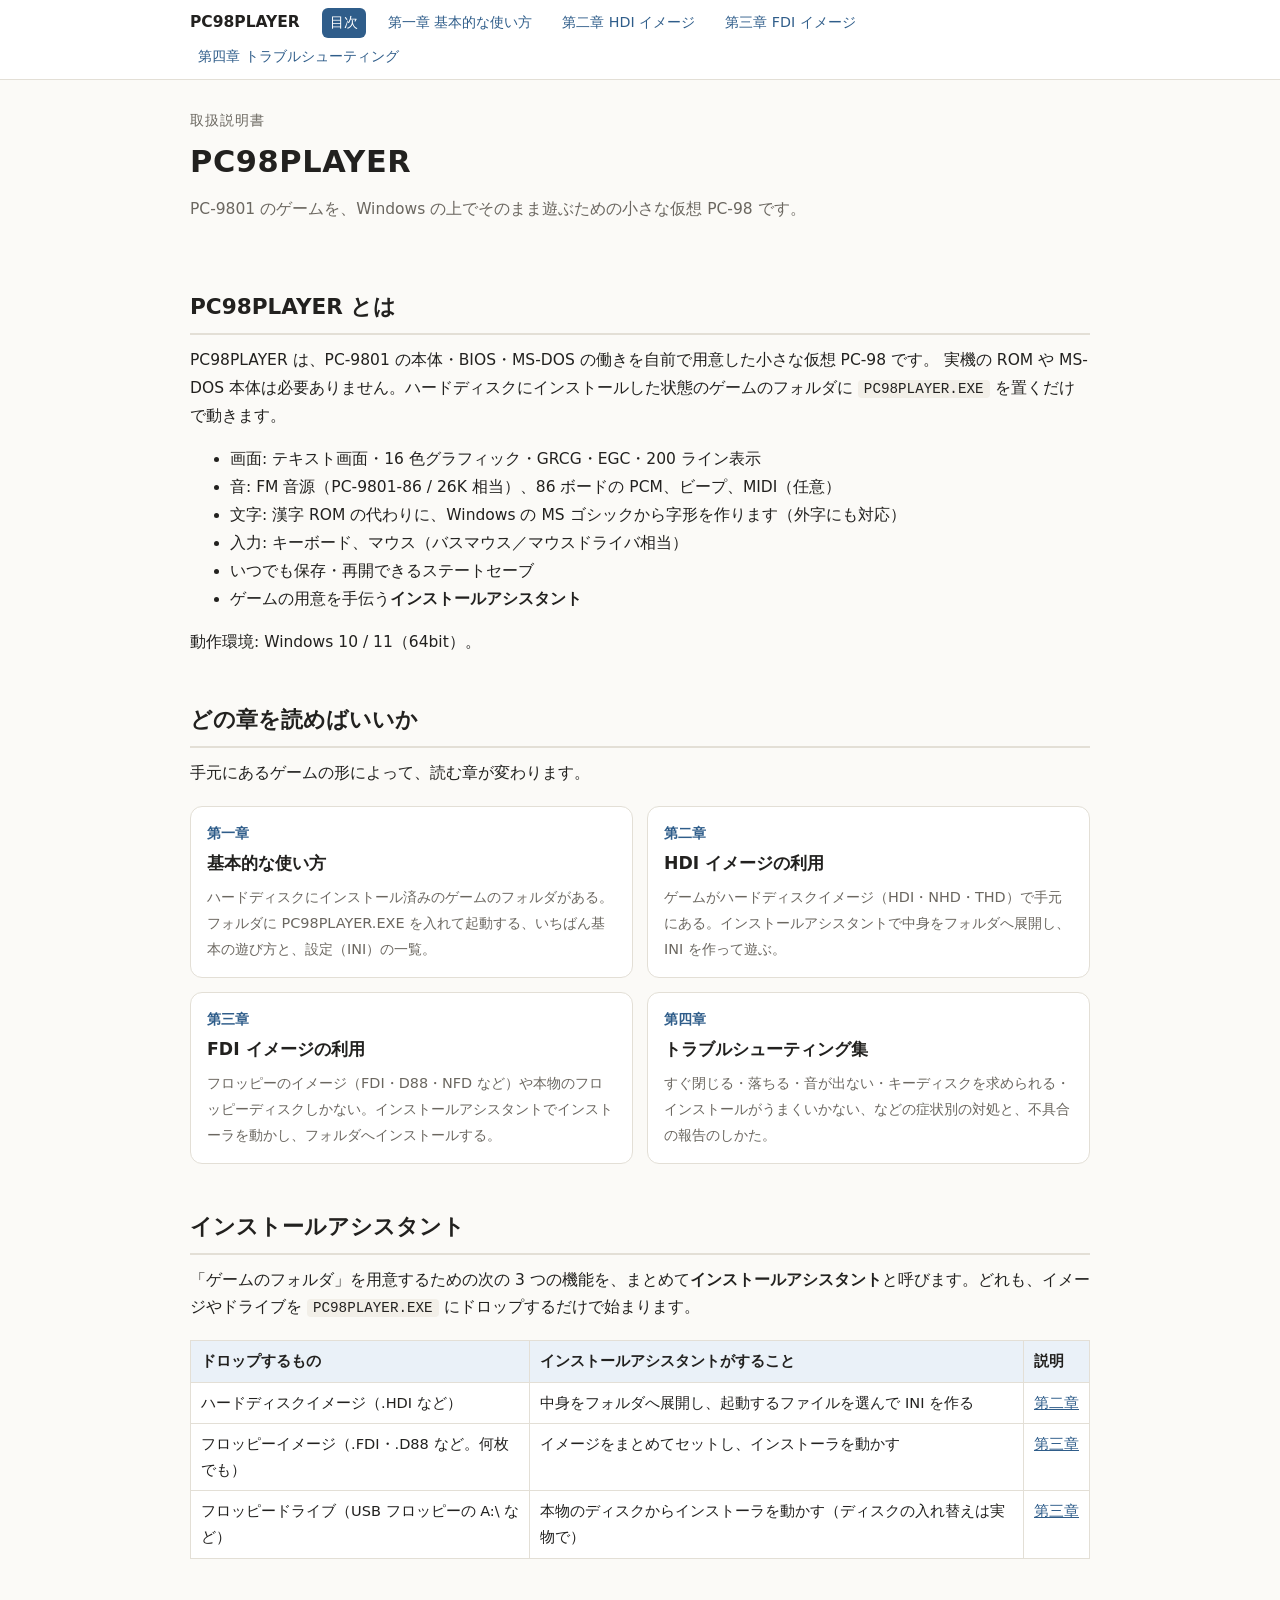
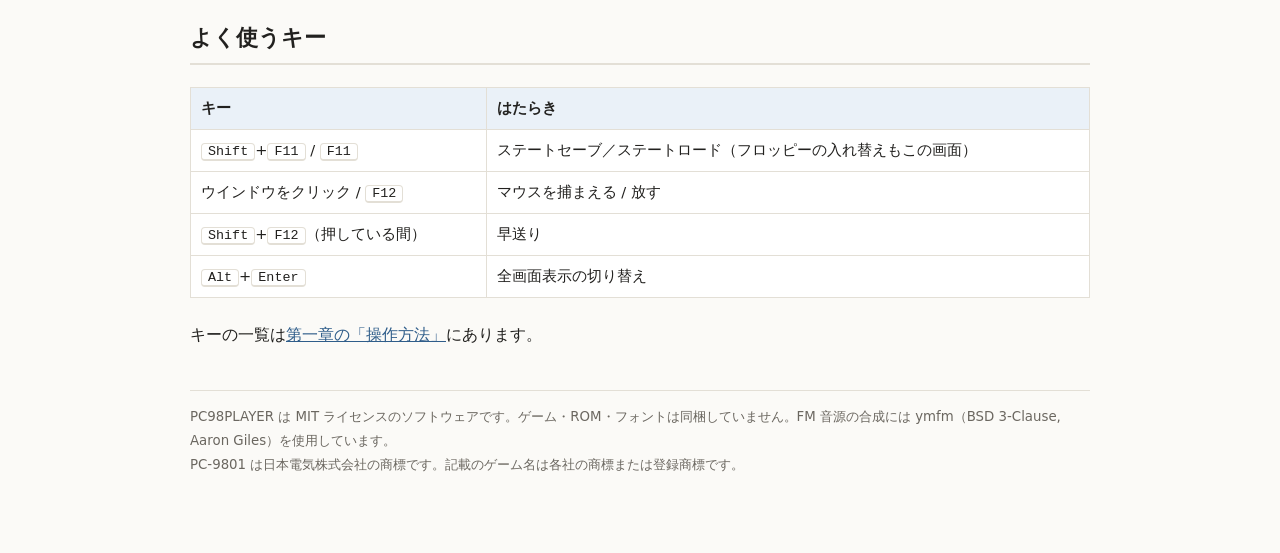
==== manual/index.html @ 156b8271 "Import PC98PLAYER_source_260930.zip https://i486.mods.jp/ai/PC98PLAYER_source_260930.zip" ====
<!DOCTYPE html>
<html lang="ja">
<head>
<meta charset="utf-8">
<meta name="viewport" content="width=device-width, initial-scale=1">
<title>PC98PLAYER 取扱説明書</title>
<link rel="stylesheet" href="style.css">
</head>
<body>
<div class="topbar"><div class="in">
  <a class="brand" href="index.html">PC98PLAYER</a>
  <a class="ch cur" href="index.html">目次</a>
  <a class="ch" href="ch1.html">第一章 基本的な使い方</a>
  <a class="ch" href="ch2.html">第二章 HDI イメージ</a>
  <a class="ch" href="ch3.html">第三章 FDI イメージ</a>
  <a class="ch" href="ch4.html">第四章 トラブルシューティング</a>
</div></div>

<div class="wrap">
<header class="page">
  <div class="kicker">取扱説明書</div>
  <h1>PC98PLAYER</h1>
  <p class="lead">PC-9801 のゲームを、Windows の上でそのまま遊ぶための小さな仮想 PC-98 です。</p>
</header>

<h2 id="about">PC98PLAYER とは</h2>
<p>PC98PLAYER は、PC-9801 の本体・BIOS・MS-DOS の働きを自前で用意した小さな仮想 PC-98 です。
実機の ROM や MS-DOS 本体は必要ありません。ハードディスクにインストールした状態のゲームのフォルダに
<code>PC98PLAYER.EXE</code> を置くだけで動きます。</p>
<ul>
  <li>画面: テキスト画面・16 色グラフィック・GRCG・EGC・200 ライン表示</li>
  <li>音: FM 音源（PC-9801-86 / 26K 相当）、86 ボードの PCM、ビープ、MIDI（任意）</li>
  <li>文字: 漢字 ROM の代わりに、Windows の MS ゴシックから字形を作ります（外字にも対応）</li>
  <li>入力: キーボード、マウス（バスマウス／マウスドライバ相当）</li>
  <li>いつでも保存・再開できるステートセーブ</li>
  <li>ゲームの用意を手伝う<strong>インストールアシスタント</strong></li>
</ul>
<p>動作環境: Windows 10 / 11（64bit）。</p>

<h2 id="chapters">どの章を読めばいいか</h2>
<p>手元にあるゲームの形によって、読む章が変わります。</p>
<div class="cards">
  <a class="card" href="ch1.html">
    <div class="no">第一章</div>
    <h3>基本的な使い方</h3>
    <p>ハードディスクにインストール済みのゲームのフォルダがある。フォルダに PC98PLAYER.EXE を入れて起動する、いちばん基本の遊び方と、設定（INI）の一覧。</p>
  </a>
  <a class="card" href="ch2.html">
    <div class="no">第二章</div>
    <h3>HDI イメージの利用</h3>
    <p>ゲームがハードディスクイメージ（HDI・NHD・THD）で手元にある。インストールアシスタントで中身をフォルダへ展開し、INI を作って遊ぶ。</p>
  </a>
  <a class="card" href="ch3.html">
    <div class="no">第三章</div>
    <h3>FDI イメージの利用</h3>
    <p>フロッピーのイメージ（FDI・D88・NFD など）や本物のフロッピーディスクしかない。インストールアシスタントでインストーラを動かし、フォルダへインストールする。</p>
  </a>
  <a class="card" href="ch4.html">
    <div class="no">第四章</div>
    <h3>トラブルシューティング集</h3>
    <p>すぐ閉じる・落ちる・音が出ない・キーディスクを求められる・インストールがうまくいかない、などの症状別の対処と、不具合の報告のしかた。</p>
  </a>
</div>

<h2 id="assistant">インストールアシスタント</h2>
<p>「ゲームのフォルダ」を用意するための次の 3 つの機能を、まとめて<strong>インストールアシスタント</strong>と呼びます。どれも、イメージやドライブを <code>PC98PLAYER.EXE</code> にドロップするだけで始まります。</p>
<div class="tablewrap">
<table>
  <tr><th>ドロップするもの</th><th>インストールアシスタントがすること</th><th>説明</th></tr>
  <tr><td>ハードディスクイメージ（.HDI など）</td><td>中身をフォルダへ展開し、起動するファイルを選んで INI を作る</td><td style="white-space:nowrap"><a href="ch2.html">第二章</a></td></tr>
  <tr><td>フロッピーイメージ（.FDI・.D88 など。何枚でも）</td><td>イメージをまとめてセットし、インストーラを動かす</td><td style="white-space:nowrap"><a href="ch3.html#assistant">第三章</a></td></tr>
  <tr><td>フロッピードライブ（USB フロッピーの A:\ など）</td><td>本物のディスクからインストーラを動かす（ディスクの入れ替えは実物で）</td><td style="white-space:nowrap"><a href="ch3.html#realdrive">第三章</a></td></tr>
</table>
</div>

<h2 id="keys">よく使うキー</h2>
<div class="tablewrap">
<table>
  <tr><th>キー</th><th>はたらき</th></tr>
  <tr><td><kbd>Shift</kbd>+<kbd>F11</kbd> / <kbd>F11</kbd></td><td>ステートセーブ／ステートロード（フロッピーの入れ替えもこの画面）</td></tr>
  <tr><td>ウインドウをクリック / <kbd>F12</kbd></td><td>マウスを捕まえる / 放す</td></tr>
  <tr><td><kbd>Shift</kbd>+<kbd>F12</kbd>（押している間）</td><td>早送り</td></tr>
  <tr><td><kbd>Alt</kbd>+<kbd>Enter</kbd></td><td>全画面表示の切り替え</td></tr>
</table>
</div>
<p>キーの一覧は<a href="ch1.html#keys">第一章の「操作方法」</a>にあります。</p>

<footer>
  PC98PLAYER は MIT ライセンスのソフトウェアです。ゲーム・ROM・フォントは同梱していません。FM 音源の合成には ymfm（BSD 3-Clause, Aaron Giles）を使用しています。<br>
  PC-9801 は日本電気株式会社の商標です。記載のゲーム名は各社の商標または登録商標です。
</footer>
</div>
</body>
</html>
---- manual/style.css ----
/* PC98PLAYER 取扱説明書（章ごとの HTML で共通） */
:root {
  --bg: #fbfaf7; --fg: #22211f; --muted: #6b6760; --line: #e3dfd6;
  --card: #ffffff; --accent: #2f5d8a; --accent-bg: #eaf1f8;
  --warn: #8a5a12; --warn-bg: #fbf1de; --code-bg: #f2efe8;
  --ok: #2d6a3a; --ok-bg: #e7f3e9;
}
@media (prefers-color-scheme: dark) {
  :root {
    --bg: #1b1c1e; --fg: #e8e6e1; --muted: #a29d94; --line: #34363a;
    --card: #232427; --accent: #8fb8e0; --accent-bg: #22303d;
    --warn: #e7bd73; --warn-bg: #3a2f1c; --code-bg: #2b2c30;
    --ok: #9ad3a6; --ok-bg: #1f3325;
  }
}
* { box-sizing: border-box; }
html { scroll-behavior: smooth; }
body {
  margin: 0; background: var(--bg); color: var(--fg);
  font-family: "Yu Gothic UI", "Hiragino Sans", "Meiryo", system-ui, sans-serif;
  font-size: 15.5px; line-height: 1.8;
}
.wrap { max-width: 940px; margin: 0 auto; padding: 0 20px 80px; }

/* 上の帯（章の切り替え） */
.topbar { position: sticky; top: 0; z-index: 10; background: var(--card); border-bottom: 1px solid var(--line); }
.topbar .in { max-width: 940px; margin: 0 auto; padding: 8px 20px; display: flex; flex-wrap: wrap; gap: 4px 14px; align-items: center; }
.topbar .brand { font-weight: 700; margin-right: 8px; color: var(--fg); text-decoration: none; }
.topbar a.ch { color: var(--accent); text-decoration: none; font-size: .92em; padding: 2px 8px; border-radius: 6px; }
.topbar a.ch:hover { background: var(--accent-bg); }
.topbar a.ch.cur { background: var(--accent); color: var(--card); }

header.page { padding: 28px 0 8px; }
header.page .kicker { color: var(--muted); font-size: .9em; letter-spacing: .08em; }
header.page h1 { font-size: 1.9rem; margin: 2px 0 6px; letter-spacing: .02em; }
header.page p.lead { color: var(--muted); margin: 0 0 12px; }

nav.toc { background: var(--card); border: 1px solid var(--line); border-radius: 10px; padding: 12px 20px; margin: 16px 0 28px; }
nav.toc strong { display: block; margin-bottom: 2px; }
nav.toc ol { margin: 0; padding-left: 1.6em; columns: 2; column-gap: 32px; }
nav.toc a { color: var(--accent); text-decoration: none; }
nav.toc a:hover { text-decoration: underline; }

h2 { font-size: 1.35rem; margin: 44px 0 12px; padding-bottom: 6px; border-bottom: 2px solid var(--line); scroll-margin-top: 60px; }
h3 { font-size: 1.08rem; margin: 26px 0 8px; scroll-margin-top: 60px; }
p { margin: 8px 0; }
a { color: var(--accent); }
code, kbd, pre { font-family: "Cascadia Mono", "BIZ UDGothic", Consolas, monospace; font-size: .92em; }
code { background: var(--code-bg); padding: 1px 6px; border-radius: 4px; }
kbd { border: 1px solid var(--line); border-bottom-width: 2px; background: var(--card); padding: 0 6px; border-radius: 4px; white-space: nowrap; }
pre { background: var(--code-bg); padding: 12px 16px; border-radius: 8px; overflow-x: auto; line-height: 1.6; margin: 10px 0; }
table { width: 100%; border-collapse: collapse; margin: 10px 0 16px; background: var(--card); font-size: .94em; }
th, td { border: 1px solid var(--line); padding: 7px 10px; text-align: left; vertical-align: top; }
th { background: var(--accent-bg); font-weight: 600; white-space: nowrap; }
td:first-child code { white-space: nowrap; }
.tablewrap { overflow-x: auto; }
.note, .warn, .tip { border-radius: 8px; padding: 10px 14px; margin: 12px 0; }
.note { background: var(--accent-bg); }
.tip { background: var(--ok-bg); }
.tip strong { color: var(--ok); }
.warn { background: var(--warn-bg); }
.warn strong { color: var(--warn); }
ol.steps > li { margin-bottom: 8px; }

/* 図 */
figure { margin: 14px 0 20px; }
figure img { display: block; max-width: 100%; height: auto; border: 1px solid var(--line); border-radius: 6px; background: #000; image-rendering: auto; }
figure img.pixel { image-rendering: pixelated; }
figure figcaption { color: var(--muted); font-size: .9em; margin-top: 6px; }

/* 手順の流れ（横並びの箱） */
.flow { display: flex; flex-wrap: wrap; align-items: stretch; gap: 8px; margin: 14px 0 18px; }
.flow .step { flex: 1 1 160px; background: var(--card); border: 1px solid var(--line); border-radius: 10px; padding: 10px 12px; }
.flow .step b { display: block; color: var(--accent); font-size: .85em; letter-spacing: .05em; }
.flow .arrow { align-self: center; color: var(--muted); font-size: 1.3em; }

/* 目次ページの章カード */
.cards { display: grid; grid-template-columns: repeat(2, 1fr); gap: 14px; margin: 18px 0; }
.card { display: block; background: var(--card); border: 1px solid var(--line); border-radius: 12px; padding: 14px 16px; color: var(--fg); text-decoration: none; }
.card:hover { border-color: var(--accent); }
.card .no { color: var(--accent); font-weight: 700; font-size: .9em; }
.card h3 { margin: 2px 0 6px; }
.card p { margin: 0; color: var(--muted); font-size: .93em; }

.pager { display: flex; justify-content: space-between; gap: 12px; margin-top: 50px; }
.pager a { flex: 1; background: var(--card); border: 1px solid var(--line); border-radius: 10px; padding: 10px 14px; text-decoration: none; color: var(--fg); }
.pager a:hover { border-color: var(--accent); }
.pager a small { display: block; color: var(--muted); }
.pager a.next { text-align: right; }

footer { margin-top: 40px; color: var(--muted); font-size: .86em; border-top: 1px solid var(--line); padding-top: 14px; }

@media (max-width: 640px) {
  nav.toc ol { columns: 1; }
  .cards { grid-template-columns: 1fr; }
  header.page h1 { font-size: 1.5rem; }
  .flow .arrow { display: none; }
}
@media print {
  .topbar, nav.toc, .pager { display: none; }
  body { background: #fff; color: #000; }
  h2 { page-break-after: avoid; }
  figure { page-break-inside: avoid; }
}
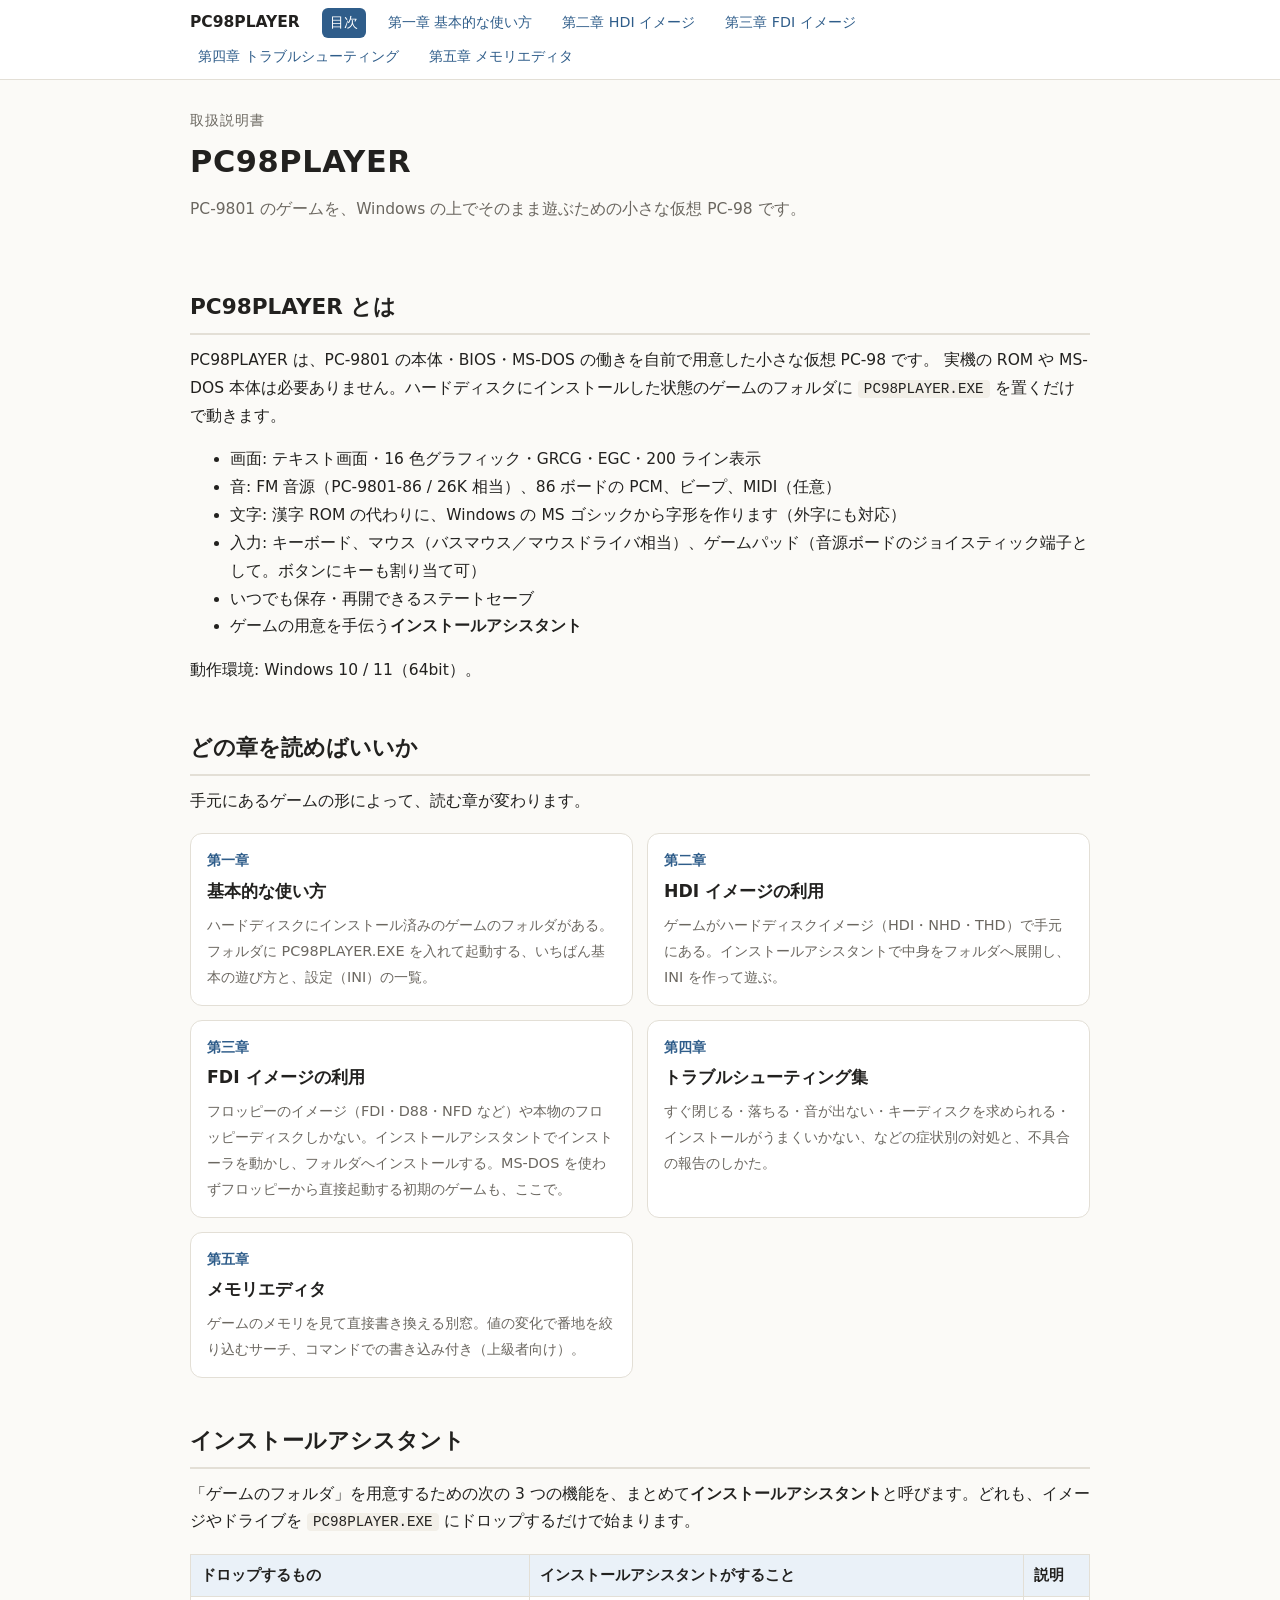
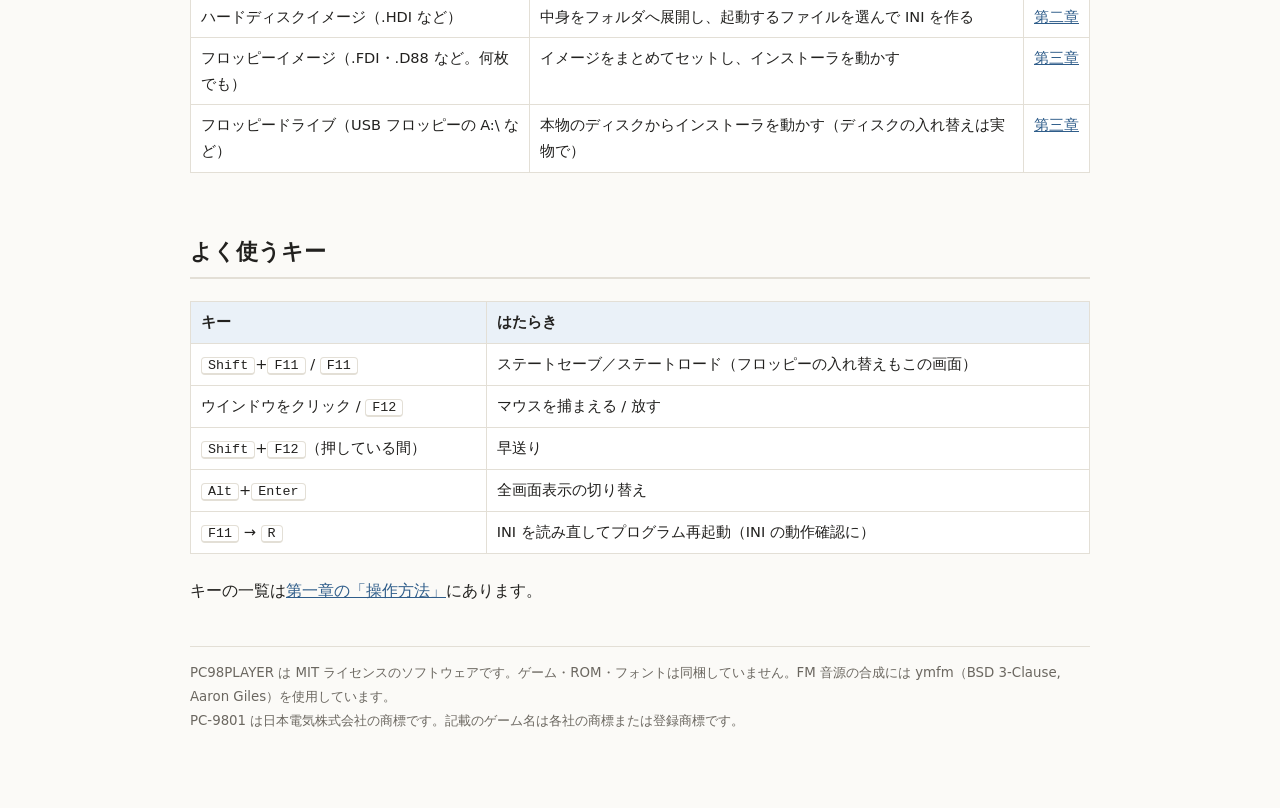
==== commit e90ada5c: "Import PC98PLAYER_source_261002.zip https://i486.mods.jp/ai/PC98PLAYER_source_261002.zip" ====
--- a/manual/index.html
+++ b/manual/index.html
@@ -14,6 +14,7 @@
   <a class="ch" href="ch2.html">第二章 HDI イメージ</a>
   <a class="ch" href="ch3.html">第三章 FDI イメージ</a>
   <a class="ch" href="ch4.html">第四章 トラブルシューティング</a>
+  <a class="ch" href="ch5.html">第五章 メモリエディタ</a>
 </div></div>
 
 <div class="wrap">
@@ -31,7 +32,7 @@
   <li>画面: テキスト画面・16 色グラフィック・GRCG・EGC・200 ライン表示</li>
   <li>音: FM 音源（PC-9801-86 / 26K 相当）、86 ボードの PCM、ビープ、MIDI（任意）</li>
   <li>文字: 漢字 ROM の代わりに、Windows の MS ゴシックから字形を作ります（外字にも対応）</li>
-  <li>入力: キーボード、マウス（バスマウス／マウスドライバ相当）</li>
+  <li>入力: キーボード、マウス（バスマウス／マウスドライバ相当）、ゲームパッド（音源ボードのジョイスティック端子として。ボタンにキーも割り当て可）</li>
   <li>いつでも保存・再開できるステートセーブ</li>
   <li>ゲームの用意を手伝う<strong>インストールアシスタント</strong></li>
 </ul>
@@ -53,12 +54,17 @@
   <a class="card" href="ch3.html">
     <div class="no">第三章</div>
     <h3>FDI イメージの利用</h3>
-    <p>フロッピーのイメージ（FDI・D88・NFD など）や本物のフロッピーディスクしかない。インストールアシスタントでインストーラを動かし、フォルダへインストールする。</p>
+    <p>フロッピーのイメージ（FDI・D88・NFD など）や本物のフロッピーディスクしかない。インストールアシスタントでインストーラを動かし、フォルダへインストールする。MS-DOS を使わずフロッピーから直接起動する初期のゲームも、ここで。</p>
   </a>
   <a class="card" href="ch4.html">
     <div class="no">第四章</div>
     <h3>トラブルシューティング集</h3>
     <p>すぐ閉じる・落ちる・音が出ない・キーディスクを求められる・インストールがうまくいかない、などの症状別の対処と、不具合の報告のしかた。</p>
+  </a>
+  <a class="card" href="ch5.html">
+    <div class="no">第五章</div>
+    <h3>メモリエディタ</h3>
+    <p>ゲームのメモリを見て直接書き換える別窓。値の変化で番地を絞り込むサーチ、コマンドでの書き込み付き（上級者向け）。</p>
   </a>
 </div>
 
@@ -81,6 +87,7 @@
   <tr><td>ウインドウをクリック / <kbd>F12</kbd></td><td>マウスを捕まえる / 放す</td></tr>
   <tr><td><kbd>Shift</kbd>+<kbd>F12</kbd>（押している間）</td><td>早送り</td></tr>
   <tr><td><kbd>Alt</kbd>+<kbd>Enter</kbd></td><td>全画面表示の切り替え</td></tr>
+  <tr><td><kbd>F11</kbd> → <kbd>R</kbd></td><td>INI を読み直してプログラム再起動（INI の動作確認に）</td></tr>
 </table>
 </div>
 <p>キーの一覧は<a href="ch1.html#keys">第一章の「操作方法」</a>にあります。</p>
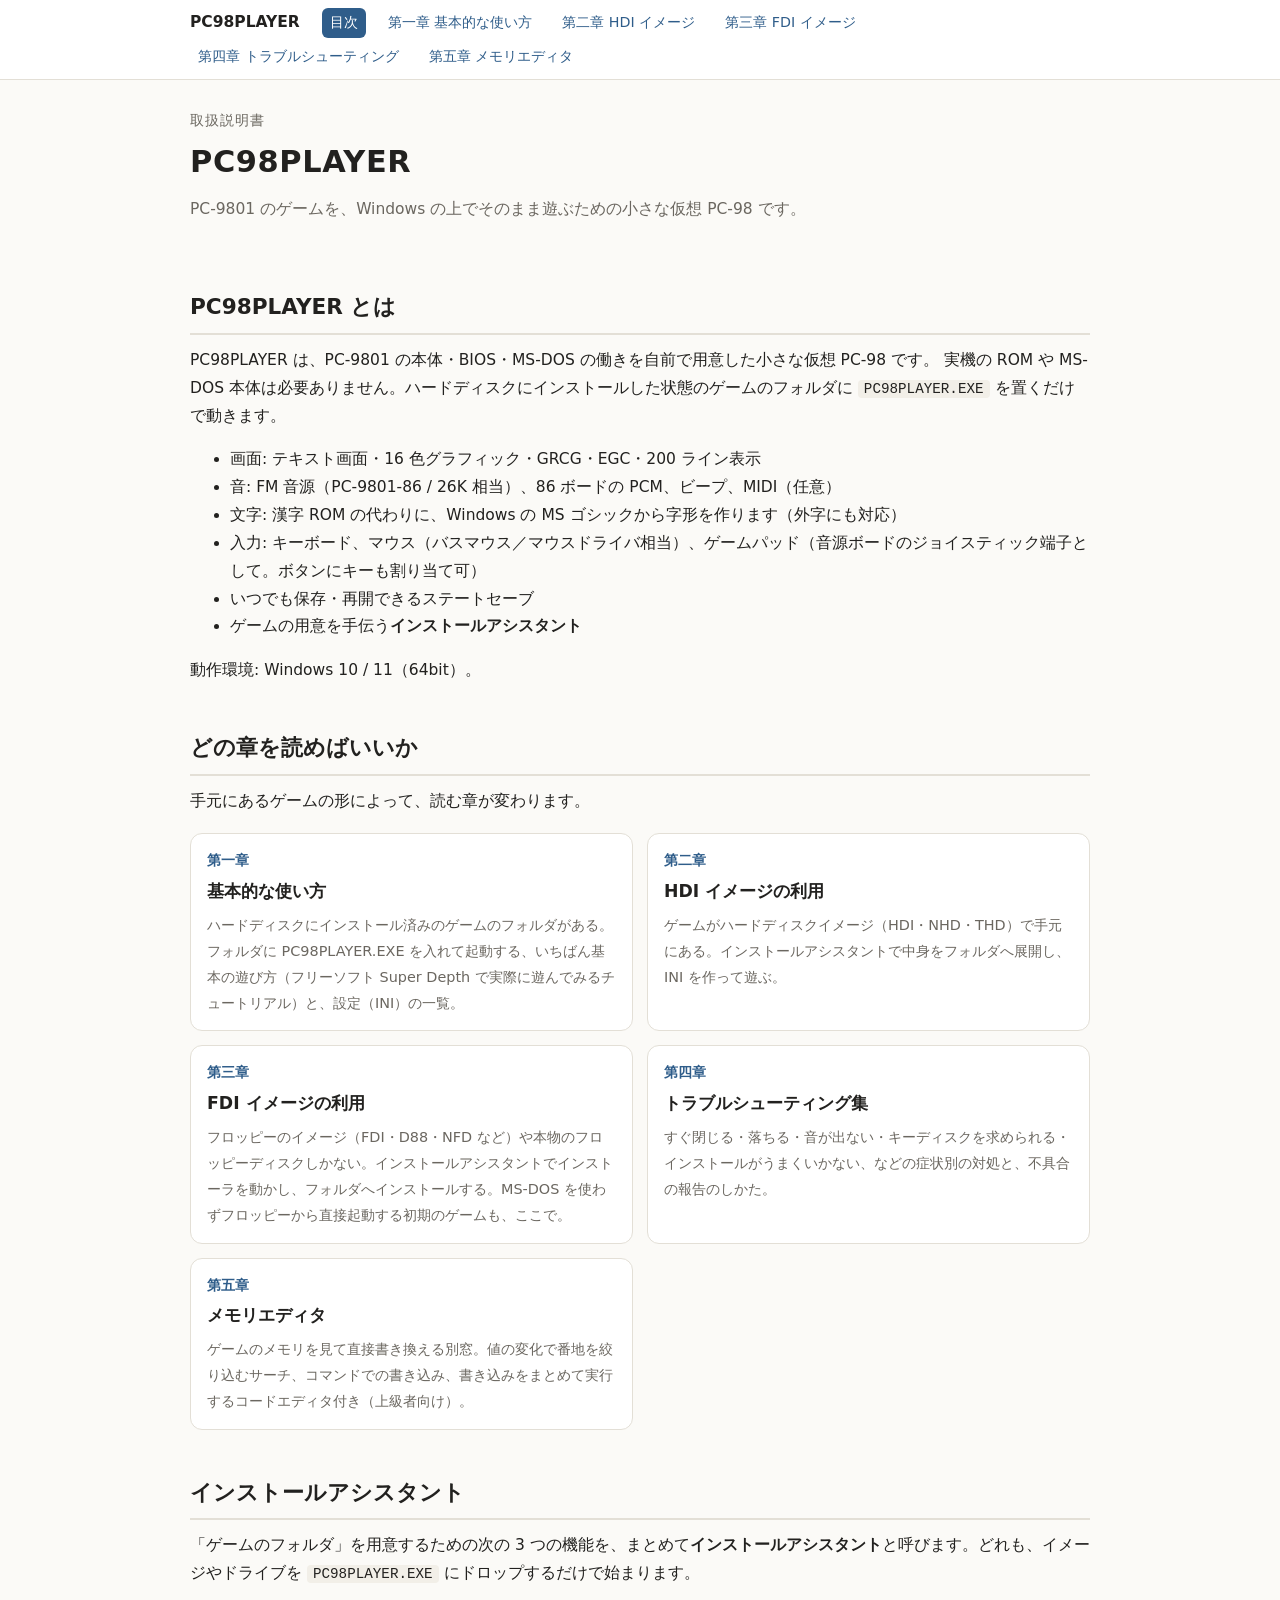
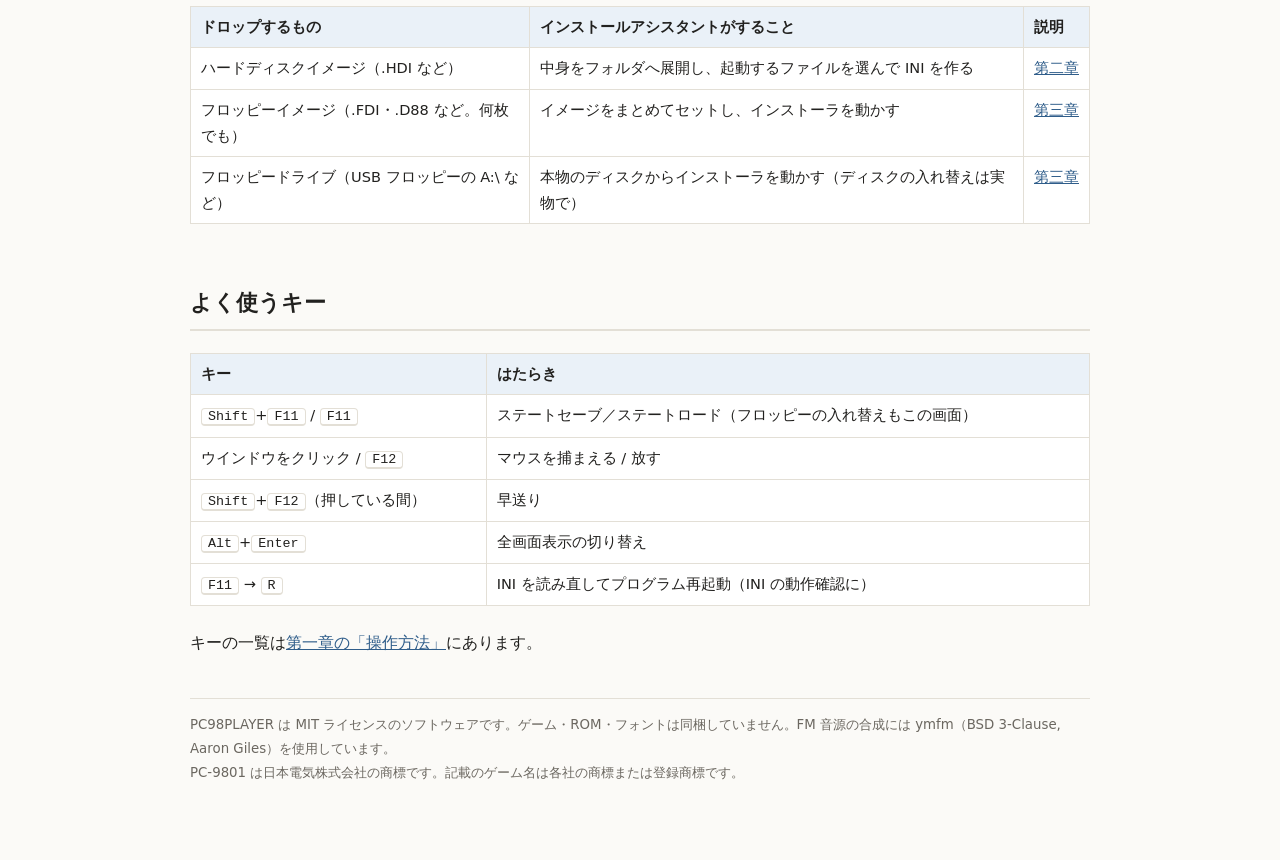
==== commit 295877b9: "Import PC98PLAYER_source_261003.zip https://i486.mods.jp/ai/PC98PLAYER_source_261003.zip" ====
--- a/manual/index.html
+++ b/manual/index.html
@@ -44,7 +44,7 @@
   <a class="card" href="ch1.html">
     <div class="no">第一章</div>
     <h3>基本的な使い方</h3>
-    <p>ハードディスクにインストール済みのゲームのフォルダがある。フォルダに PC98PLAYER.EXE を入れて起動する、いちばん基本の遊び方と、設定（INI）の一覧。</p>
+    <p>ハードディスクにインストール済みのゲームのフォルダがある。フォルダに PC98PLAYER.EXE を入れて起動する、いちばん基本の遊び方（フリーソフト Super Depth で実際に遊んでみるチュートリアル）と、設定（INI）の一覧。</p>
   </a>
   <a class="card" href="ch2.html">
     <div class="no">第二章</div>
@@ -64,7 +64,7 @@
   <a class="card" href="ch5.html">
     <div class="no">第五章</div>
     <h3>メモリエディタ</h3>
-    <p>ゲームのメモリを見て直接書き換える別窓。値の変化で番地を絞り込むサーチ、コマンドでの書き込み付き（上級者向け）。</p>
+    <p>ゲームのメモリを見て直接書き換える別窓。値の変化で番地を絞り込むサーチ、コマンドでの書き込み、書き込みをまとめて実行するコードエディタ付き（上級者向け）。</p>
   </a>
 </div>
 
--- a/manual/style.css
+++ b/manual/style.css
@@ -66,6 +66,8 @@
 figure { margin: 14px 0 20px; }
 figure img { display: block; max-width: 100%; height: auto; border: 1px solid var(--line); border-radius: 6px; background: #000; image-rendering: auto; }
 figure img.pixel { image-rendering: pixelated; }
+.figrow { display: flex; flex-wrap: wrap; gap: 14px; }
+.figrow figure { flex: 1 1 300px; margin: 0 0 6px; }
 figure figcaption { color: var(--muted); font-size: .9em; margin-top: 6px; }
 
 /* 手順の流れ（横並びの箱） */
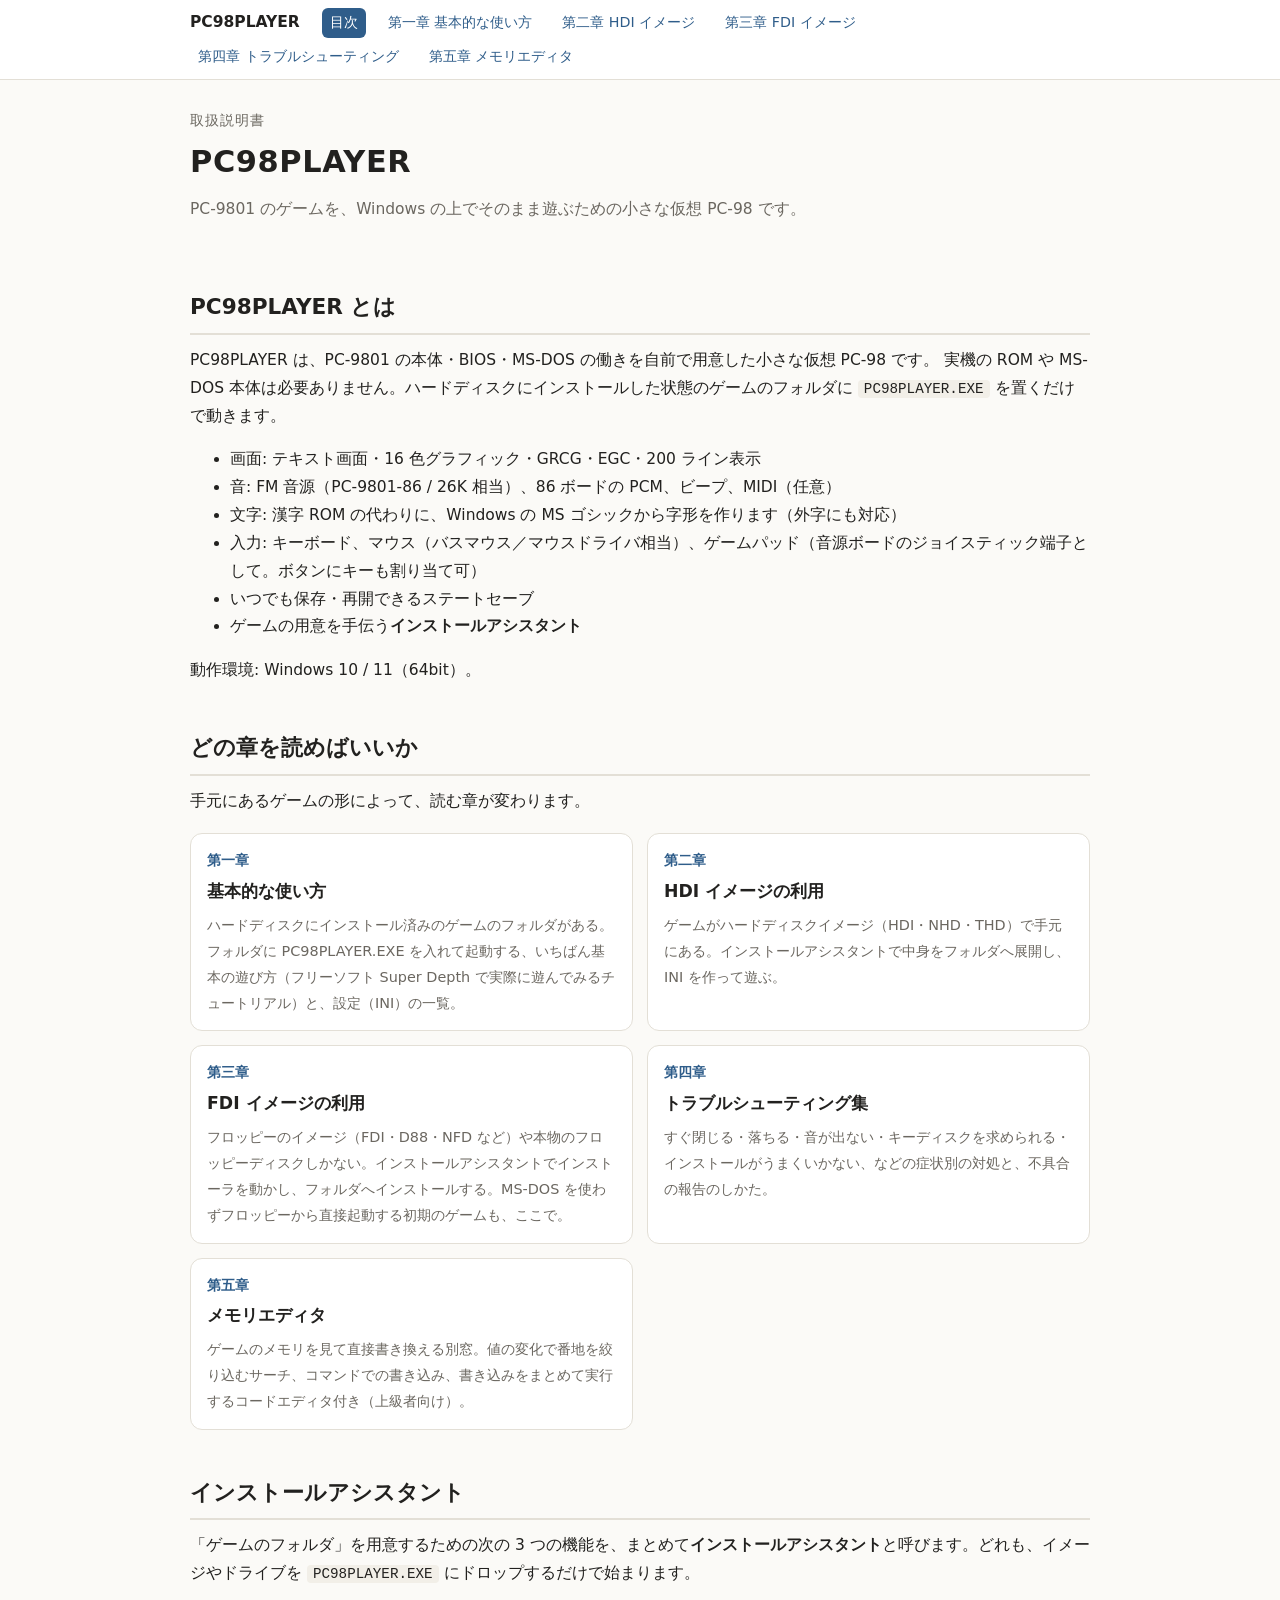
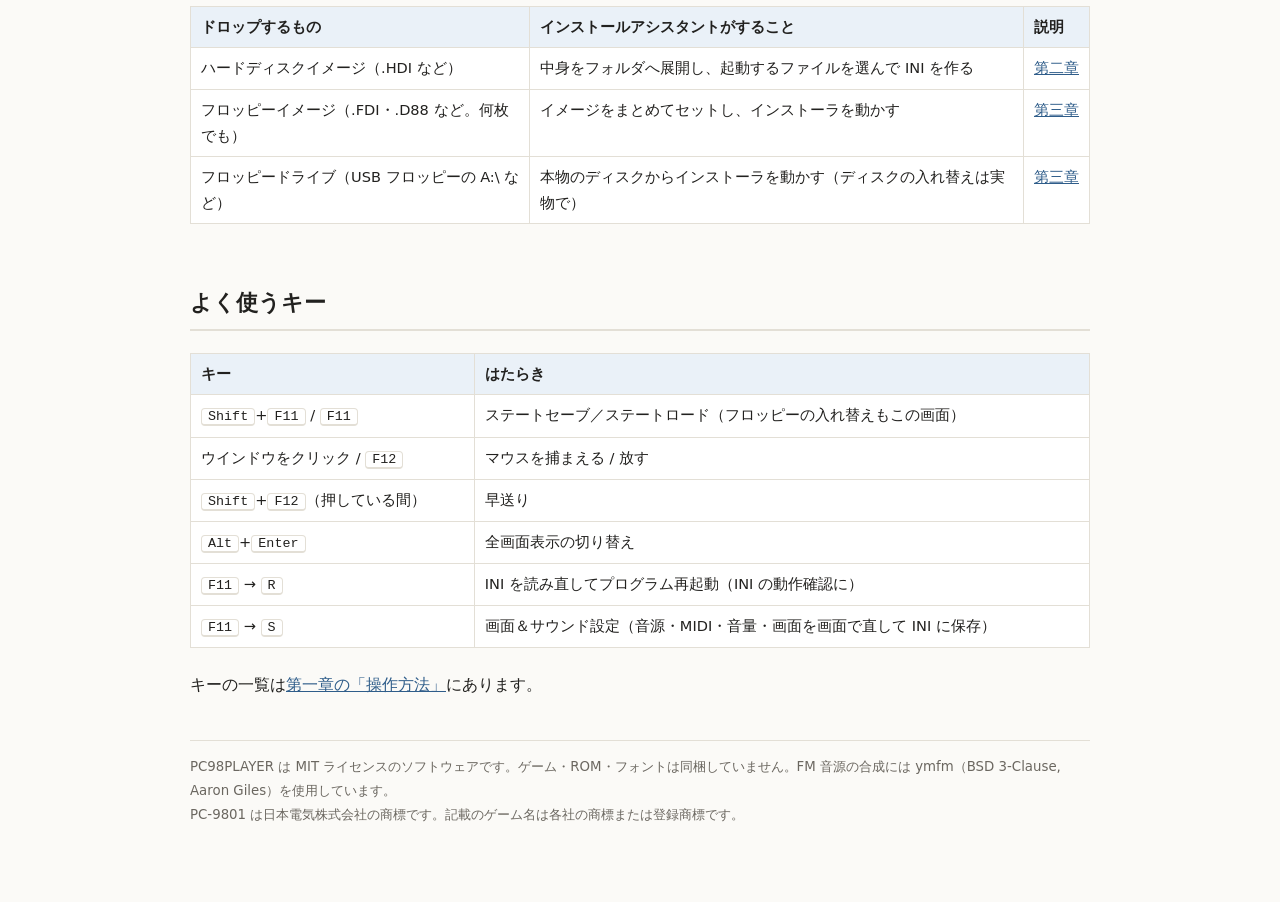
==== commit 2184401a: "Import PC98PLAYER_source_261005.zip https://i486.mods.jp/ai/PC98PLAYER_source_261005.zip" ====
--- a/manual/index.html
+++ b/manual/index.html
@@ -88,6 +88,7 @@
   <tr><td><kbd>Shift</kbd>+<kbd>F12</kbd>（押している間）</td><td>早送り</td></tr>
   <tr><td><kbd>Alt</kbd>+<kbd>Enter</kbd></td><td>全画面表示の切り替え</td></tr>
   <tr><td><kbd>F11</kbd> → <kbd>R</kbd></td><td>INI を読み直してプログラム再起動（INI の動作確認に）</td></tr>
+  <tr><td><kbd>F11</kbd> → <kbd>S</kbd></td><td>画面＆サウンド設定（音源・MIDI・音量・画面を画面で直して INI に保存）</td></tr>
 </table>
 </div>
 <p>キーの一覧は<a href="ch1.html#keys">第一章の「操作方法」</a>にあります。</p>
